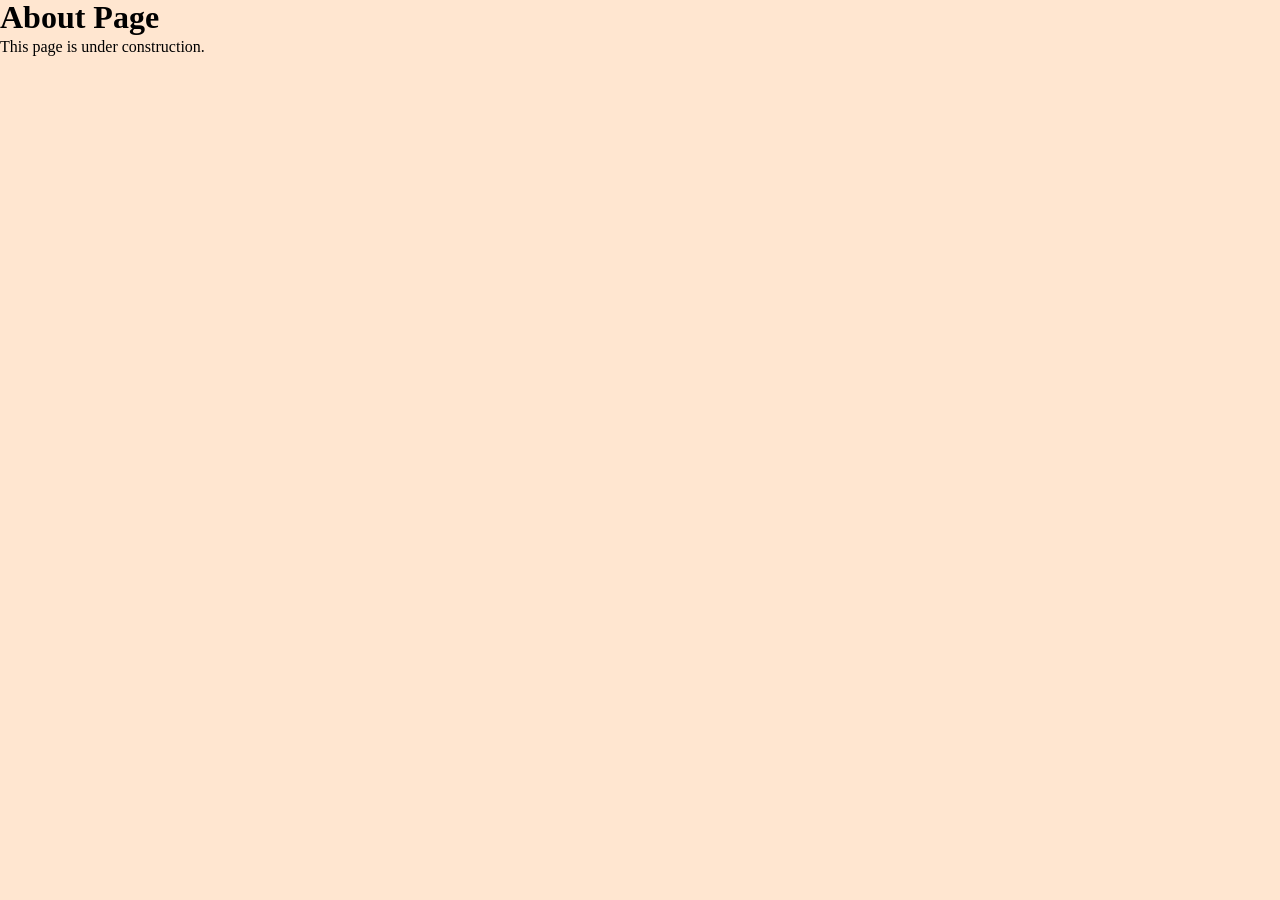
==== wila-co/about.html @ 75ce2215 "Add files via upload" ====
<!DOCTYPE html>
<html lang="en">

<head>
    <meta charset="UTF-8">
    <meta name="viewport" content="width=device-width, initial-scale=1.0">
    <link rel="preconnect" href="https://fonts.googleapis.com">
    <link rel="preconnect" href="https://fonts.gstatic.com" crossorigin>
    <link
        href="https://fonts.googleapis.com/css2?family=Arsenal:ital,wght@0,400;0,700;1,400;1,700&family=Geist+Mono:wght@100..900&family=Istok+Web:ital,wght@0,400;0,700;1,400;1,700&family=Ovo&display=swap"
        rel="stylesheet">
    <!--OPTIMA FONT-->
    <link href="https://fonts.cdnfonts.com/css/optima" rel="stylesheet">
    <style>
        @import url('https://fonts.cdnfonts.com/css/optima');
    </style>
    <!--CSS LINKS-->
    <link rel="stylesheet" href="common.css">
    <link rel="stylesheet" href="reset.css">

    <title>Wila + Co</title>
</head>

<body>

    <h1>About Page</h1>
    <p>This page is under construction.</p>
  
  </body>
  </html>
---- wila-co/common.css ----
/*FONTS*/
.istok-web-regular {
  font-family: "Istok Web", sans-serif;
  font-weight: 400;
  font-style: normal;
}

.istok-web-bold {
  font-family: "Istok Web", sans-serif;
  font-weight: 700;
  font-style: normal;
}

.istok-web-regular-italic {
  font-family: "Istok Web", sans-serif;
  font-weight: 400;
  font-style: italic;
}

.istok-web-bold-italic {
  font-family: "Istok Web", sans-serif;
  font-weight: 700;
  font-style: italic;
}

.geist-mono {
  font-family: "Geist Mono", monospace;
}

.ovo-regular {
  font-family: "Ovo", serif;
  font-weight: 400;
  font-style: normal;
}

.class {
  font-family: Optima, Segoe, Segoe UI, Candara, Calibri, Arial, sans-serif;
}

.arsenal-regular {
  font-family: "Arsenal", sans-serif;
  font-weight: 400;
  font-style: normal;
}

.arsenal-bold {
  font-family: "Arsenal", sans-serif;
  font-weight: 700;
  font-style: normal;
}

.arsenal-regular-italic {
  font-family: "Arsenal", sans-serif;
  font-weight: 400;
  font-style: italic;
}

.arsenal-bold-italic {
  font-family: "Arsenal", sans-serif;
  font-weight: 700;
  font-style: italic;
}

/* {
  outline: 1px solid rgba(255,0,0,0.3);
}

/* BODY -----------------------------------------*/
body {
  background: #FFE6D0;
  min-height: 100vh;
}

/* HEADER -----------------------------------------*/

header {
  background-color: #99632E;
}

.wrapper {
  background-color: #99632E;
  font-family: "Istok Web", sans-serif;
  font-size: 1.1em;
  color: #FFE6D0;
  top: 0;
  margin: auto;
  position: sticky;
  width: 100%;
  display: flex;
  align-items: center;
  z-index: 1;
  height: 7.5em;
}

/* NAV LAYOUT */
.nav {
  display: flex;
  align-items: center;
  width: 100%;
  padding-right: 40px;
}

.nav-menu {
  display: flex;
  align-items: center;
  width: 100%;
  justify-content: space-between;
}

.nav-mobile {
  display: none;
}

nav ul {
  list-style: none;
  display: flex;
  width: 100%;
  justify-content: space-between;
  align-items: center;
  text-align: center;
}

nav a {
  height: 100%;
  padding: 0 3em;
  gap: 2em;
  text-decoration: none;
  color: #FFF9F3;
  font-weight: 400;
}

.nav li a {
  white-space: nowrap;
  padding: 0 2em;
}

/* Logo */
.nav-logo img {
  height: 40%;
  width: auto;
  max-height: 92px;
  min-width: 100px;
}

.mobile-logo,
.mobile-shop {
  display: none;
}

/* HAMBURGER */
.hamburger {
  display: none;
  cursor: pointer;
  right: 2rem;
  top: 2.5rem;
}

.bar {
  display: block;
  width: 25px;
  height: 3px;
  margin: 5px auto;
  transition: all 0.3s ease-in-out;
  background-color: #FFE6D0;
}

/* HERO -----------------------------------------*/
.hero {
  display: flex;
  flex-direction: row;
  justify-content: center;
  align-items: center;
  /* vertical centering */
  min-height: 100vh;
  /* fills screen */

  padding: 0 clamp(1.5rem, 6vw, 6.875rem);
  padding-left: 0;
  overflow: hidden;
}

.hero-left {
  flex: 1;
  position: relative;
  z-index: 2;
  /* text above image */
  display: flex;
  flex-direction: column;
  align-items: center;
  padding-left: clamp(2rem, 5vw, 6rem);
}

.hero-left h1 {
  font-family: 'Optima', sans-serif;
  font-weight: 400;
  font-style: normal;
  font-size: clamp(5rem, 8vw, 15rem);
  /* bigger scaling */
  line-height: 1.1;
  text-align: left;
  color: #D77E26;

  position: relative;
  z-index: 3;
  margin: 0;
  transform: translateX(10%);
  /* move over the image */
}

.hero-button {
  background-color: #FFB85B;
  color: #5D3003;
  padding: .5em 1em;
  font-size: 0.923rem;
  cursor: pointer;
  margin-top: 2em;
  font-family: "Geist Mono", sans-serif;
  max-width: 282px;
  text-decoration: none;
  border-radius: 3em;
  text-align: center;
}

.hero-button:hover {
  background-color: #FFD39A;
}


.hero-right {
  display: flex;
  flex-direction: column;
}

.hero-right img {
  width: clamp(800px, 90vw, 1000px);
  min-width: 400px;
  height: auto;
  max-height: 1100px;
  aspect-ratio: 780 / 960;
  object-fit: cover;
  width: 60vw;
  border-top-left-radius: 9rem;
}


/* CANDLE BENEFITS -----------------------------------------*/
.benefits {
  display: flex;
  align-items: center;
  flex-direction: column;
  padding-bottom: 7em;
}

/* HORIZONTAL RULE -----------------------------------------*/
.line {
  height: .5px;
  background-color: #99632E;
  width: 50%;
  margin: 2em 9em;
  margin-top: 5em;
}

.our-candles {
  font-family: 'Optima', sans-serif;
  font-weight: 400;
  font-style: normal;
  font-size: clamp(2rem, 5vw, 3em);
  color: #D77E26;
}

.benefits-grid {
  display: flex;
  flex-direction: row;
}

.benefits-item {
  display: flex;
  flex-direction: column;
  align-items: center;
  padding: 2em;
  text-align: center;
}

.benefits-item img {
  border-top-right-radius: 4rem;
  border-bottom-left-radius: 4rem;
}

.benefits-item p {
  font-family: "Geist Mono", monospace;
  font-size: 1.5em;
  font-weight: 100;
  color: #5D3003;
  padding-top: 2em;
  white-space: nowrap;
}

/*CIRCLE BACKGROUND*/
.intro-wrapper {
  position: relative;
}

.circle {
  display: flex;
  justify-content: center;
  text-align: center;
  margin-top: -6%;
}

.circle img {
  width: 60%;
  max-width: 17vw;
  height: auto;
}

/* INTRO TO COMPANY -----------------------------------------*/
.intro {
  background-color: #99632E;
  padding-top: 2em;
  padding-bottom: 10em;
}

.intro-top {
  flex-direction: row;
  align-items: center;
  padding: 4em clamp(1.5rem, 6vw, 6.875rem);
}

.group {
  display: flex;
  flex-direction: row;
  align-items: center;
  gap: .5em;
}

.intro-top h2 {
  font-family: "Ovo", serif;
  font-weight: 400;
  font-style: normal;
  font-size: clamp(5rem, 5vw, 7rem);
  color: #FFF9F3;

  display: flex;
  flex-direction: column;
  gap: 0;
}

.intro-top h2 span.line1 {
  display: flex;
  align-items: center;
  gap: 1rem;
  white-space: nowrap;
}

.hr-2 {
  flex-grow: 1;
  height: 0.5px;
  background-color: #FFF9F3;
  margin: 0;
}

.intro-top h2 span.line2 {
  align-self: flex-end;
}

.intro-bottom {
  display: flex;
  flex-direction: row;
  align-items: center;
  justify-content: center;

  gap: 2em;
  max-width: 1000px;
  width: 100%;
  margin: 0 auto;
  padding: 0 2rem;
}

.intro-bottom img {
  height: auto;
  min-height: 332px;
  min-width: 272px;
  width: 50%;
  object-fit: cover;
  border-top-right-radius: 9rem;
}

.intro-bottom p {
  font-family: "Ovo", serif;
  font-size: 1.5em;
  font-weight: 100;
  color: #FFF9F3;
  text-align: left
}

.about-button {
  background-color: #FFB85B;
  color: #5D3003;
  border: none;
  padding: .5em 1em;
  font-size: 0.923rem;
  cursor: pointer;
  margin-top: 2em;
  font-family: "Geist Mono", sans-serif;
  max-width: 282px;
  text-decoration: none;
  border-radius: 3em;
  text-align: center;
}

.about-button:hover {
  background-color: #FFD39A;
}

.about-button-wrapper {
  display: flex;
  justify-content: center;
}

.center-logo {
  display: flex;
  justify-content: center;
  text-align: center;
  margin-top: -6%;
}

.center-logo img {
  width: 60%;
  max-width: 17vw;
  height: auto;
  z-index: 3;
}

/* COLLECTION -----------------------------------------*/
.collection {
  display: flex;
  flex-direction: column;
  align-items: center;
  padding: 4em clamp(1.5rem, 6vw, 6.875rem);
}

.headline {
  font-family: "Ovo", serif;
  font-size: clamp(2rem, 4vw, 3rem);
}

.collection-grid {
  display: flex;
  flex-direction: row;
  gap: 2em;
  padding-top: 4em;
  text-align: center;
  padding-left: 2em;
  padding-right: 2em;
}

.collection-card {
  max-width: 518px;
  position: relative;
  display: block;
}

.collection-card img {
  width: 100%;
  height: auto;
  border-top-right-radius: 5em;
  display: block;
}

.span {
  position: relative;
}

.collection-title {
  font-family: "Geist Mono", monospace;
  font-size: 2em;
  font-weight: 300;
  color: #FFD39A;
  text-decoration: none;

  position: absolute;
  bottom: 5em;
  left: 2em;
  z-index: 2;
  padding: 0.2em 0.5em;
}

.collection-card {
  position: relative;
}

.collection-card:hover {
  transform: translateY(-6px);
  transform: scale(1.05);
  transition: transform 0.3s ease;
}

.collection-title {
  position: absolute;
  bottom: 5%;
  /* 5% of card height */
  left: 5%;
  /* 5% of card width */
  font-size: clamp(1em, 2vw, 1.5em);
  /* responsive font */
}

/* NEW SCENTS -----------------------------------------*/
.new-scents {
  display: flex;
  flex-direction: column;
  align-items: center;
  padding: 4em clamp(1.5rem, 6vw, 6.875rem);
}

.scents-layout {
  display: flex;
  flex-direction: row;
  gap: 7em;

  display: flex;
  justify-content: space-between;
  align-items: center;
  padding-top: 2em;
}

.scents-column {
  display: flex;
  flex-direction: column;
  align-items: center;
  gap: 1em;
  font-family: "Geist Mono", monospace;
  color: #AD5804;
  font-size: clamp(1.2rem, 2.5vw, 1.75rem);
}

.scent-card {
  position: relative;
  display: block;
  /* not inline-block — lets flex work normally */
  width: auto;
  /* shrink to image width */
  max-width: 300px;
  /* control max card width */
}

.scent-card img {
  width: 100%;
  /* fills the card */
  height: auto;
  display: block;
  border-radius: 20% 0 0 0;
  /* top corners rounded */
}

.scent-card p {
  position: static;
  /* normal flow on desktop */
  color: #AD5804;
  /* desktop text color */
  font-family: "Geist Mono", monospace;
  text-align: center;
  margin: 0;
  font-size: clamp(1.2rem, 2.5vw, 1.75rem);
}

.scents-button-wrapper {
  text-align: center;
}

.scents-button {
  display: inline-block;
  background-color: #FFB85B;
  color: #5D3003;
  padding: .5em 1.5em;
  font-size: 0.923rem;
  font-family: "Geist Mono", sans-serif;
  text-decoration: none;
  border-radius: 3em;
  white-space: nowrap;
}

.scents-button:hover {
  background-color: #FFD39A;
}

/* BEST SELLERS -----------------------------------------*/
.best-sellers {
  display: flex;
  flex-direction: column;
  align-items: center;
  padding: 4em clamp(1.5rem, 6vw, 6.875rem);
}

.best-sellers-layout {
  display: flex;
  flex-direction: row;
  gap: 2em;
}

.best-sellers-grid {
  padding-top: 2em;
  gap: 2em;
}

.product-text {
  font-family: "Istok Web", sans-serif;
  font-size: 1.1em;
}

/* Wrapper (recommended for clean zoom edges) */
.product-image-wrapper {
  overflow: hidden;
  border-top-left-radius: 5em;
  border-bottom-right-radius: 5em;
  position: relative;
}

/* Image */
.product-image-wrapper img {
  display: block;
  width: 100%;
  height: auto;
  transition: transform 0.6s cubic-bezier(0.22, 1, 0.36, 1),
              filter 0.6s cubic-bezier(0.22, 1, 0.36, 1);
}

/* Hover */
.product-image-wrapper:hover img {
  transform: scale(1.04);
  filter: brightness(1.05);
}

.product-button {
  position: absolute;
  bottom: 1em;
  left: 1em;
  z-index: 5;
  background-color: #FFB85B;
  color: #5D3003;
  border: none;
  padding: 0.5em 1em;
  font-size: 0.923rem;
  cursor: pointer;
  font-family: "Geist Mono", sans-serif;
  max-width: 200px;
  width: auto;
  /* adapt to text size */
  text-decoration: none;
  border-radius: 3em;
  text-align: center;
  white-space: nowrap;
  transition: transform 0.2s ease, box-shadow 0.2s ease;
}

/* Optional hover effect */
.product-button:hover {
  transform: scale(1.05);
  box-shadow: 0 4px 12px rgba(0, 0, 0, 0.2);
}

/* CALL TO ACTION -----------------------------------------*/
.call-to-action {
  display: flex;
  flex-direction: column;
  justify-content: space-between;
  align-items: center;
  padding: 4em clamp(1.5rem, 6vw, 6.875rem);
}

.call-to-action h3 {
  font-family: 'Optima', sans-serif;
  font-weight: 400;
  font-style: normal;
  font-size: clamp(5rem, 8vw, 15rem);
  /* bigger scaling */
  line-height: 1.1;
  text-align: left;
  color: #D77E26;
}

.cta-1 {
  white-space: nowrap;
}

.cta-button-wrapper {
  display: flex;
  flex-direction: row;
  align-items: center;
  gap: .5em;
}

.cta-button {
  background-color: #FFB85B;
  color: #5D3003;
  border: none;
  padding: .5em 1em;
  font-size: 0.923rem;
  cursor: pointer;
  font-family: "Geist Mono", sans-serif;
  max-width: 282px;
  text-decoration: none;
  border-radius: 3em;
  text-align: center;
  white-space: nowrap;
}

.cta-button:hover {
  background-color: #FFD39A;
}

.hr-3 {
  width: 100%;
  height: 0.5px;
  background-color: #D77E26;
  margin: 0;
}

.cta-image-line-wrapper {
  display: flex;
  flex-direction: row;
  align-items: flex-end;
  gap: 2em;
  min-height: 300px;
  width: 100%;
}

.line.hr-3 {
  width: 100%;
}

.image {
  display: flex;
  align-items: flex-end;
  align-self: self-end;
}

.image img {
  width: 100%;
  height: auto;
  max-height: 500px;
  object-fit: cover;
  border-top-left-radius: 6rem;
}

/*GLOBAL BUTTONS -----------------------------------------*/
.hero-button,
.about-button,
.scents-button,
.product-button,
.cta-button {
  display: inline-block;
  background-color: #FFB85B;
  color: #5D3003;
  padding: 0.9em 2em;
  /* ← bigger */
  font-size: 1.05rem;
  /* ← larger text */
  font-family: "Geist Mono", sans-serif;
  text-decoration: none;
  border-radius: 3em;
  text-align: center;
  white-space: nowrap;
  cursor: pointer;
  border: none;
  transition: all 0.2s ease;
}

.hero-button:hover,
.about-button:hover,
.scents-button:hover,
.product-button:hover,
.cta-button:hover {
  background-color: #FFD39A;
  transform: scale(1.05);
}

/* FOOTER -----------------------------------------*/
footer {
  padding: 4rem 2rem;
  background-color: #99632E;
  font-family: "Istok Web", sans-serif;
  font-size: clamp(1rem, 1.2vw, 1.1rem);
  color: #FFE6D0;
}

/* Container inside footer to manage layout */
footer .footer-container {
  display: flex;
  justify-content: space-between;
  align-items: flex-start;
  flex-wrap: wrap;
  max-width: 1200px;
  margin: 0 auto;
  gap: 2rem;
}

.top-footer {
  display: flex;
  flex-direction: row;
  gap: 3em;
  justify-content: flex-start;
}

.footer-menu {
  list-style: none;
  display: flex;
  flex-direction: column;
  gap: 0.5rem;
  list-style: none;
}

.footer-menu a {
  color: #FFE6D0;
  text-decoration: none;
  font-family: "Istok Web", sans-serif;
  font-weight: 400;
}

.footer-menu a:hover {
  color: #FFB85B;
  /* optional hover color */
}

.email {
  display: flex;
  flex-direction: column;
  gap: 1rem;
  max-width: 400px;
  flex: 1;
}

.join {
  font-family: "Ovo", serif;
  font-weight: 400;
  font-style: normal;
  font-size: clamp(1.2rem, 6vw, 2.5rem);
  white-space: nowrap;
}

.email-top,
.email-bottom {
  font-family: "Istok Web", sans-serif;
  color: #FFE6D0;
  font-weight: 400;
}

.email-form {
  display: flex;
  width: 100%;
  justify-content: space-between;
  overflow: hidden;
  box-shadow: 0 2px 6px rgba(0, 0, 0, 0.2);
  background-color: #FFF9F3;
}

.join-label {
  background-color: #FFB85B;
  color: #5D3003;
  font-family: "Geist Mono", monospace;
  font-weight: bold;
  font-size: clamp(0.75rem, 1vw, 0.85rem);
  padding: 0.6rem 1rem;
  display: flex;
  align-items: center;
  justify-content: center;
  text-transform: uppercase;
}

.email-form input[type="email"] {
  flex: 1;
  /* grow to fill remaining space */
  padding: 0.6rem 1rem;
  border: none;
  outline: none;
  font-family: "Istok Web", sans-serif;
  font-size: clamp(0.75rem, 1vw, 0.85rem);
}

.email-form input[type="email"]:focus {
  box-shadow: inset 0 0 0 2px #FFB85B;
}

.line.hr-4 {
  width: 100%;
  height: 0.5px;
  background-color: #FFF9F3;
  margin: 2rem 0;
}

.bottom-footer {
  display: flex;
  padding-left: 2rem;
  padding-right: 2rem;
  justify-content: space-between;
  /* logo left, visit right */
  align-items: center;
  /* vertically align them */
  max-width: 1200px;
  /* match your footer container */
  margin: 0 auto;
  /* center the whole section */
  padding-top: 3rem;
  width: 100%;
  gap: 2em;
}

.footer-logo {
  max-width: 180px;
  /* control logo size */
  height: auto;
  display: block;
}

/* RESPONSIVE -----------------------------------------*/
@media (min-width: 1280px) {
  .wrapper {
    max-width: 1400px;
    margin: 0 auto;
  }

  .nav li a {
    padding: 0 1.5em;
  }

  .hero-button,
  .about-button,
  .scents-button,
  .product-button,
  .cta-button {
    padding: clamp(0.8em, 1.2vw, 1.4em) clamp(1em, 2vw, 2.5em);

    font-size: clamp(0.85rem, 1.2vw, 1.1rem);
  }
}

@media (max-width: 1024px) {

  .hero {
    display: flex;
    justify-content: center;
    align-items: center;
    min-height: 100vh;
    overflow: hidden;
    position: relative;
    min-height: 100vh;
  }

  .hero-right {
    position: absolute;
    inset: 0;
    /* shorthand for top:0; right:0; bottom:0; left:0 */
    z-index: 1;
  }

  .hero-right img {
    width: 100%;
    height: 100%;
    object-fit: cover;
    border-radius: 0;
    /* remove corner if full background */
  }

  .hero-left {
    position: relative;
    z-index: 2;
    /* above image */
    text-align: center;
    padding: 0 2rem;
  }

  .hero-left h1 {
    font-family: 'Optima', sans-serif;
    font-weight: 400;
    font-size: clamp(3rem, 13vw, 13rem);
    line-height: 1.1;
    color: #D77E26;
    margin: 0;
  }

  .hero-button {
    background-color: #FFB85B;
    color: #5D3003;
    padding: .5em 1em;
    font-size: 0.923rem;
    cursor: pointer;
    margin-top: 2em;
    font-family: "Geist Mono", sans-serif;
    max-width: 282px;
    text-decoration: none;
    border-radius: 3em;
    text-align: center;
  }

  .line {
    width: 100%;
  }

  .intro-top {
    flex-direction: row;
    align-items: center;
    padding: 4em clamp(1.5rem, 6vw, 6.875rem);
  }

  .group {
    display: flex;
    align-items: center;
  }

  .intro-top h2 {
    font-family: "Ovo", serif;
    font-weight: 400;
    font-style: normal;
    font-size: clamp(4rem, 3vw, 6rem);
    color: #FFF9F3;

    display: flex;
  }

  .intro-top h2 span.line1 {
    display: flex;
    align-items: center;
    gap: 1rem;
    white-space: nowrap;
  }

  .hr-2 {
    flex-grow: 0;
    height: 0px;
    background-color: #FFF9F3;
    margin: 0;
  }

  .intro-top h2 span.line2 {
    align-self: flex-start;
  }

  .intro-bottom p {
    font-size: 1.2em;
  }

  @media only screen and (max-width: 950px) {

    .nav {
      display: flex;
      align-items: center;
      padding: 0 1.5rem;
      position: relative;

      justify-content: space-between;
    }

    /* Mobile & Logo */
    .mobile-logo {
      display: flex;
      justify-content: center;
    }

    .mobile-logo img {
      width: 130px;
      display: block;
    }

    .hamburger-wrapper {
      display: flex;
      align-items: center;
      gap: 3rem;
    }

    .mobile-shop {
      display: block;
      color: #FFF9F3;
      text-decoration: none;
      font-weight: 500;

      background-color: #FFE6D0;
      color: #99632E;
      padding: 0.4rem 1rem;
      border-radius: 20px;
    }

    .desktop-only {
      display: none;
    }

    /* Hamburger------------------------------------------------------------ */
    .hamburger {
      display: block;
    }

    .nav-menu {
      position: fixed;
      top: 0;
      left: -100%;
      width: 50%;
      height: 100%;
      background-color: #99632E;
      font-family: "Istok Web", sans-serif;
      font-size: 1.1em;
      color: #FFE6D0;
      display: flex;
      flex-direction: column;
      justify-content: center;
      align-items: center;
      z-index: 9999;
      transition: left 0.3s ease;
      list-style: none;
    }



    .nav-menu li {
      margin: 1.5rem 0;
      /* spacing between links */
    }

    .nav-menu a {
      color: #FFE6D0;
      /* same link color */
      text-decoration: none;
      font-weight: 400;
      padding: 1rem 2rem;
      /* clickable area */
      font-size: 1.2em;
      /* slightly bigger for mobile */
    }

    .nav-menu.active {
      left: 0;
      right: 0;
      /* slide in */
      display: block;
    }

    .nav-menu .close-btn {
      position: absolute;
      top: 1.5rem;
      right: 2rem;
      font-size: 2.5rem;
      cursor: pointer;
      color: #FFE6D0;
      font-weight: bold;
    }

    .nav-menu .close-btn:hover {
      color: #FFB85B;
      /* optional hover color */
    }

    .headline {
      font-size: clamp(2rem, 5vw, 3rem);
    }

    .intro-bottom {
      display: flex;
      flex-direction: column;
    }

    .intro-top h2 span.line2 {
      white-space: nowrap;
    }

    .intro-bottom img {
      width: 35%;
      max-height: 300px;
      max-width: none;
    }
    /* COLLECTION ------------------------*/
    .collection-grid {
      flex-direction: column;
      gap: 3em;
      align-items: center;
    }

    .collection-card {
      width: 90%;
      max-width: 100%;
    }

    .collection-title {
      bottom: 8%;
      left: 6%;
    }

    .collection-title {
      font-family: "Geist Mono", monospace;
      font-weight: 300;
      color: #FFD39A;
      text-decoration: none;

      position: absolute;
      bottom: 5%;
      left: 5%;
      z-index: 2;

      font-size: clamp(1em, 3vw, 2em);
    }

    .collection {
      padding: 0;
      padding-top: 4em;
    }

    .line-under {
      width: 100%;
      height: .5px;
      background-color: #99632E;
      margin: 0;
    }

    /* NEW SCENTS */
    .new-scents {
      padding: 0;
      padding-top: 4em;
    }

    .scents-layout {
      flex-direction: column;
      align-items: center;
      gap: 4em;
      width: 100%;
    }

    .scents-column {
      width: 100%;
      gap: 2em;
      align-items: stretch;
      padding-left: 3em;
      padding-right: 3em;
    }

    .scents-column p {
      position: absolute;
      bottom: 1.5em;
      left: 1.5em;
      color: #FFF9F3;
      font-size: clamp(1.2rem, 4vw, 1.8rem);
      z-index: 2;
    }

    .scent-card {
      position: relative;
      width: 100%;
      height: 220px;
      /* ↓ shorter height */
      overflow: hidden;
      /* trims overflow cleanly */
      border-radius: 2.5em 2.5em 0 0;
      /* rounded top only */
      max-width: 800px;
      margin: 0 auto;
      /* centers card */
    }

    .scent-card img {
      width: 100%;
      height: 100%;
      object-fit: cover;
      display: block;
    }

    .scent-card::after {
      content: "";
      position: absolute;
      inset: 0;
      background: rgba(0, 0, 0, 0.35);
    }

    .scent-card p {
      position: absolute;
      bottom: 1.2em;
      left: 1.2em;
      color: #FFF9F3;
      font-size: clamp(1.1rem, 4vw, 1.6rem);
      z-index: 2;
      margin: 0;
    }

    .best-sellers {
      padding: 0;
      padding-top: 4em;
    }

    .best-sellers-layout {
      flex-direction: column;
      align-items: center;
      gap: 0;
    }

    .best-sellers-grid {
      padding-left: 2em;
      padding-right: 2em;
    }

    .product-image-wrapper {
      width: 100%;
      max-width: 900px;
      position: relative;
      display: inline-block;
    }

    .product-button {
      position: absolute;
      bottom: 1em;
      left: 50%;
      transform: translateX(-50%);
    }

    .product-text {
      font-size: 1rem;
      text-align: center;
    }

    footer .footer-container {
      flex-direction: column;
      align-items: center;
      text-align: center;
      gap: 2.5rem;
    }

    .cta-image-line-wrapper .line {
      display: none;
    }

    .line.hr-3 {
      display: none;
    }

    .cta-image-line-wrapper {
      gap: 0;
    }

    .image {
      width: 100%;
      padding-top: 2em;
    }

    .image img {
      width: 100%;
      max-height: none;
      border-top-left-radius: 15rem;
    }

    .email {
      max-width: 100%;
      /* let it fill the screen with padding */
      padding: 0 1.5rem;
      /* small horizontal padding */
    }

    .join {
      font-size: clamp(2rem, 4vw, 3.5rem);
      /* scale down on smaller screens */
    }

    .email-form {
      gap: 0.5rem;
      /* space between JOIN and input */
    }

    .join-label {
      width: 30%;
      /* full width */
      padding: 0.5rem 0;
      /* slightly smaller padding */
      font-size: 0.8rem;
      text-align: center;
    }

    .email-form input[type="email"] {
      width: 100%;
      /* full width input */
      padding: 0.5rem 1rem;
      /* smaller padding for narrow screens */
      font-size: 0.85rem;
    }

  }

  @media (max-width: 710px) {
    .benefits-grid {
      display: flex;
      flex-direction: column;
    }

    .call-to-action h3 {
      font-size: clamp(2.5rem, 9vw, 10rem);
      line-height: 1.1;
      padding: 0 2rem;
    }

    .intro-top h2 span.line2 {
      font-size: clamp(2.5rem, 9vw, 10rem);
      margin-top: 0;
    }

    .intro-top h2 span.line1 {
      font-size: clamp(2.5rem, 9vw, 10rem);
    }

    .hero-button,
    .about-button,
    .scents-button,
    .product-button,
    .cta-button {
      padding: 1em 1.25em;
      font-size: 0.85rem;
      max-width: 400px;
    }

    .hero-button,
    .about-button,
    .scents-button,
    .cta-button {
      width: auto;
    }

    .footer-menu {
      align-items: center;
      justify-content: center;
      padding: 0;
      font-size: clamp(1rem, 1.5vw, 1.35rem);
    }

    .top-footer {
      display: flex;
      flex-direction: column;
    }

    .bottom-footer {
      display: flex;
      flex-direction: column;
    }

    .visit {
      align-items: center;
      justify-content: center;
      text-align: center;
    }

  }
}

@media (max-width: 400px) {

  .wrapper {
    height: 5.5em;
    /* smaller height for tiny screens */
    padding: 0 0.5rem;
    /* reduce side padding */
  }

  /* Nav: stack content if needed */
  .nav {
    padding-right: 0;
    justify-content: space-between;
  }

  /* Logo adjustments */
  .nav-logo img {
    max-height: 60px;
    /* shrink logo */
    min-width: 60px;
  }

  .mobile-logo {
    display: flex;
    justify-content: center;
  }

  .mobile-logo img {
    width: 100px;
    /* shrink for tiny screen */
    height: auto;
  }

  /* Hide desktop links, show hamburger & mobile-shop */
  .desktop-only {
    display: none !important;
  }

  .mobile-shop {
    display: block;
    background-color: #FFE6D0;
    color: #99632E;
    padding: 0.3em 0.8em;
    border-radius: 1.5em;
    font-size: 0.9rem;
    white-space: nowrap;
  }

  /* Hamburger adjustments */
  .hamburger {
    display: block;
    width: 30px;
    /* slightly larger touch target */
    height: auto;
    right: 0.5rem;
    top: 1.5rem;
  }

  .bar {
    width: 20px;
    /* shrink bars slightly */
    height: 2.5px;
    margin: 4px auto;
  }

  /* Nav menu slide-in for mobile */
  .nav-menu {
    width: 70%;
    /* cover more of tiny screens */
    left: -100%;
    /* hidden by default */
    padding: 1em 0;
  }

  .nav-menu li a {
    font-size: 1rem;
    /* smaller font */
    padding: 0.5em 1em;
    /* reduce padding */
    white-space: normal;
    /* allow wrapping if needed */
  }

  .nav-menu.active {
    left: 0;
  }

  .nav-menu .close-btn {
    top: 1rem;
    right: 1rem;
    font-size: 2rem;
  }

  .hero-button {
    padding: 0.5em 1em;
    font-size: 0.85rem;
    max-width: 100%;
    width: auto;
    margin-top: 1rem;
  }

  .intro-top h2 span.line2 {
    white-space: normal;
  }


  .collection-card {
    max-width: 95%;
  }


  .email-form {
    flex-direction: column;
    gap: 0.5rem;
  }

  .join-label {
    border-radius: 2rem;
    width: 100%;
  }

  .email {
    align-items: center;
    justify-content: center;
    text-align: center;
    border-radius: 0;
    padding: 0;
  }

  .join-label {
    border-radius: 0;
  }

  .email-form input[type="email"] {
    width: 100%;
  }

}
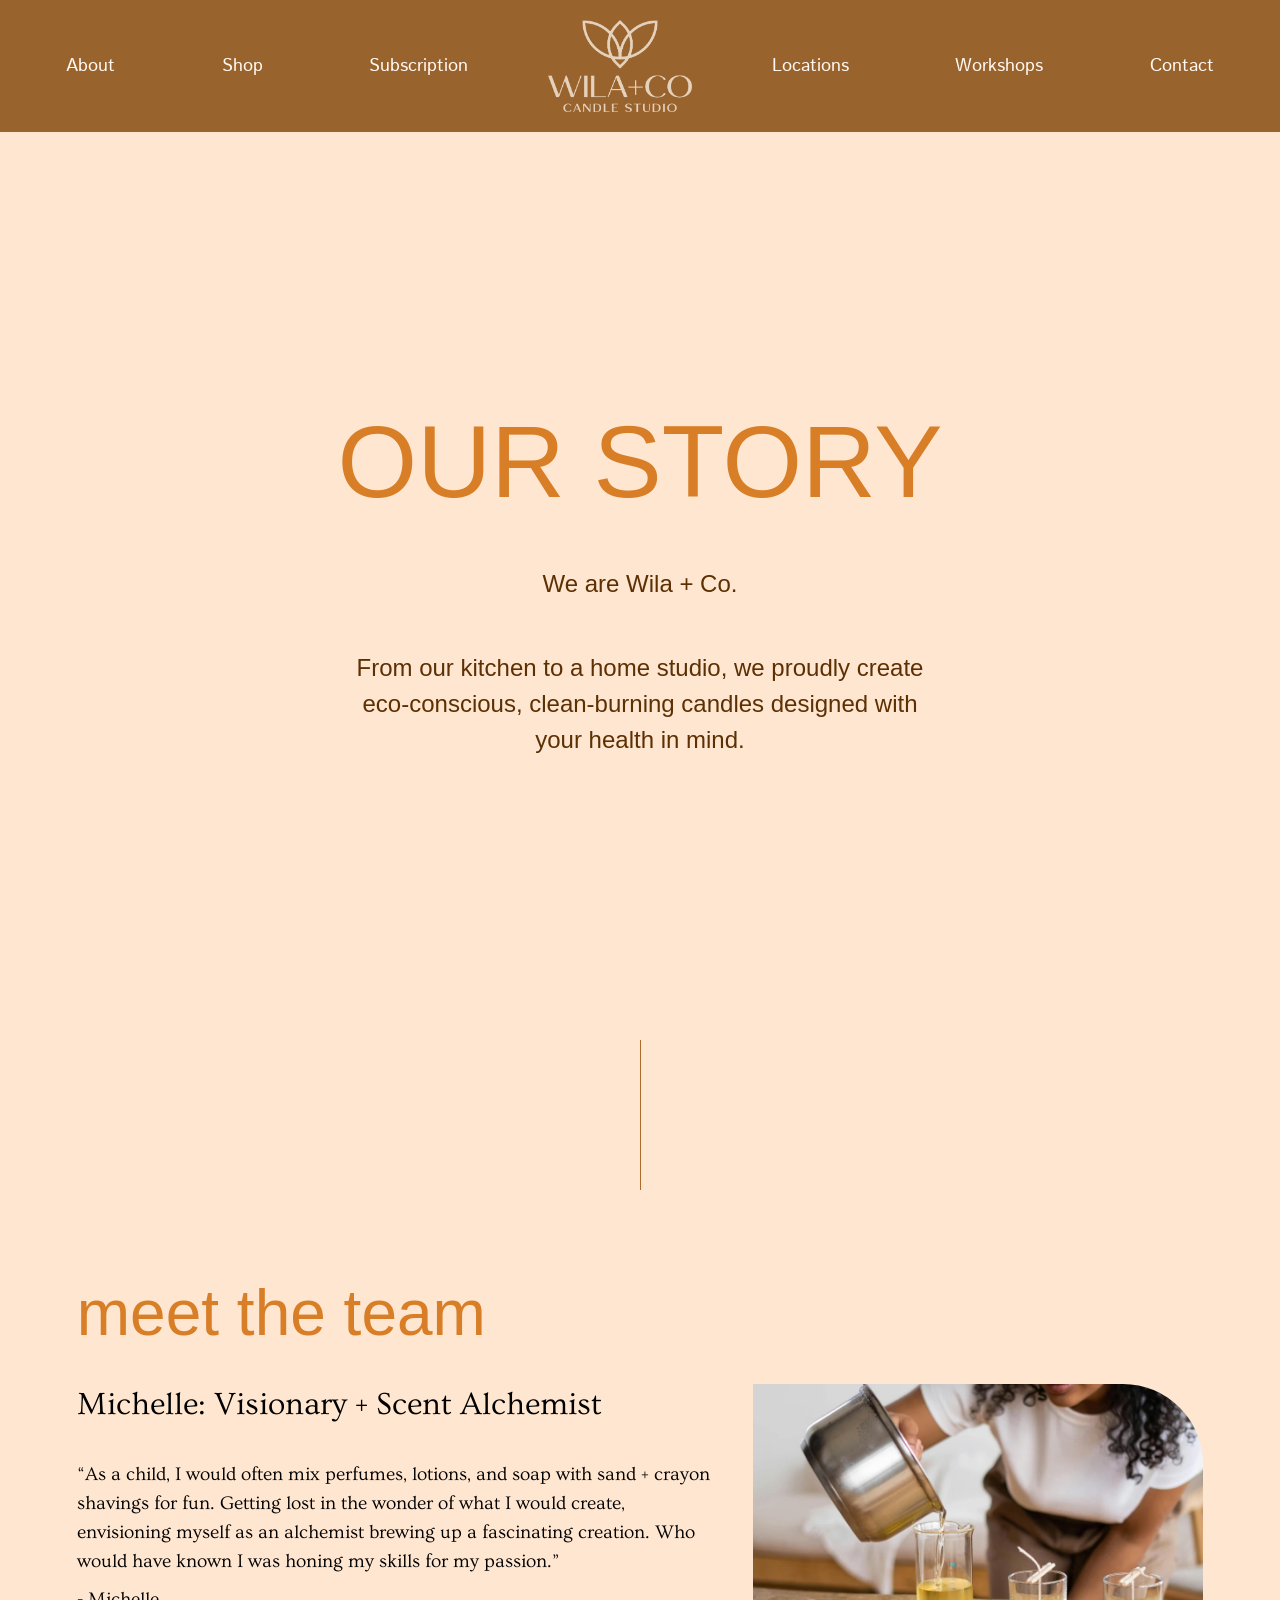
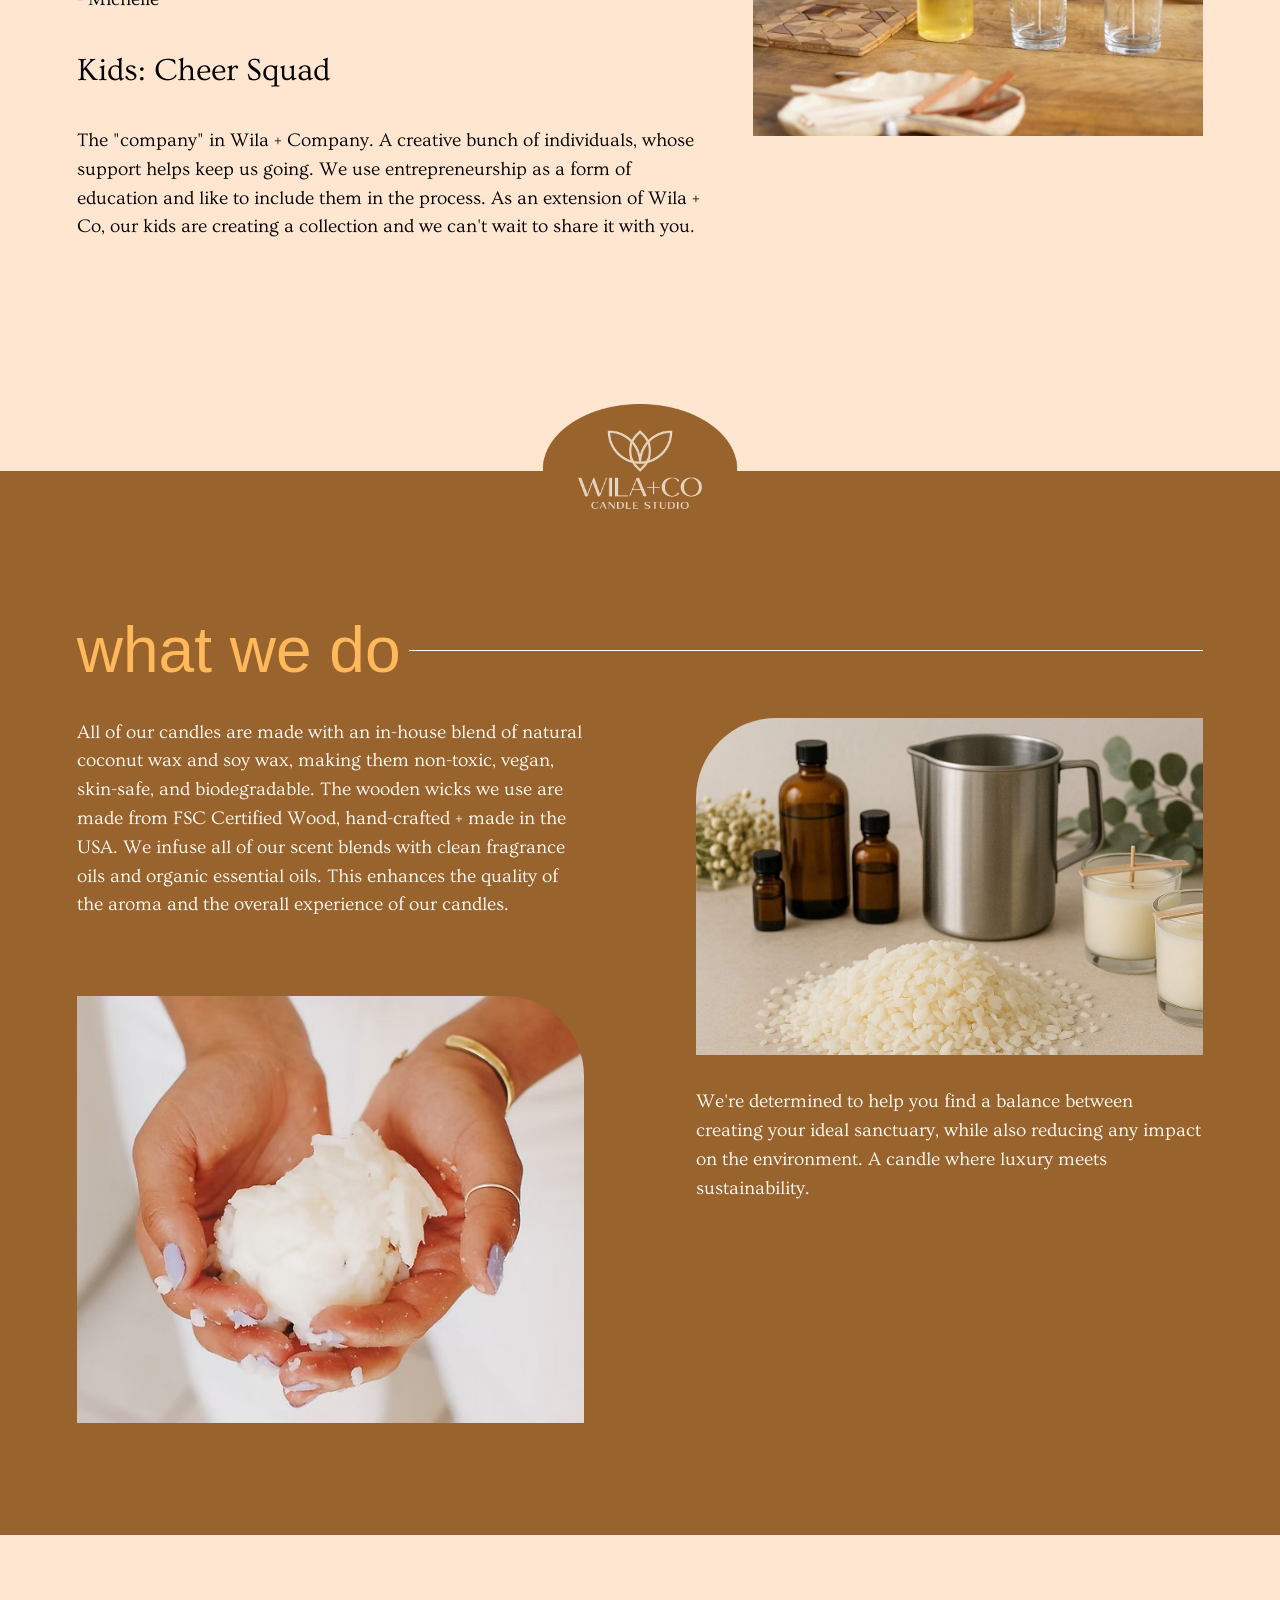
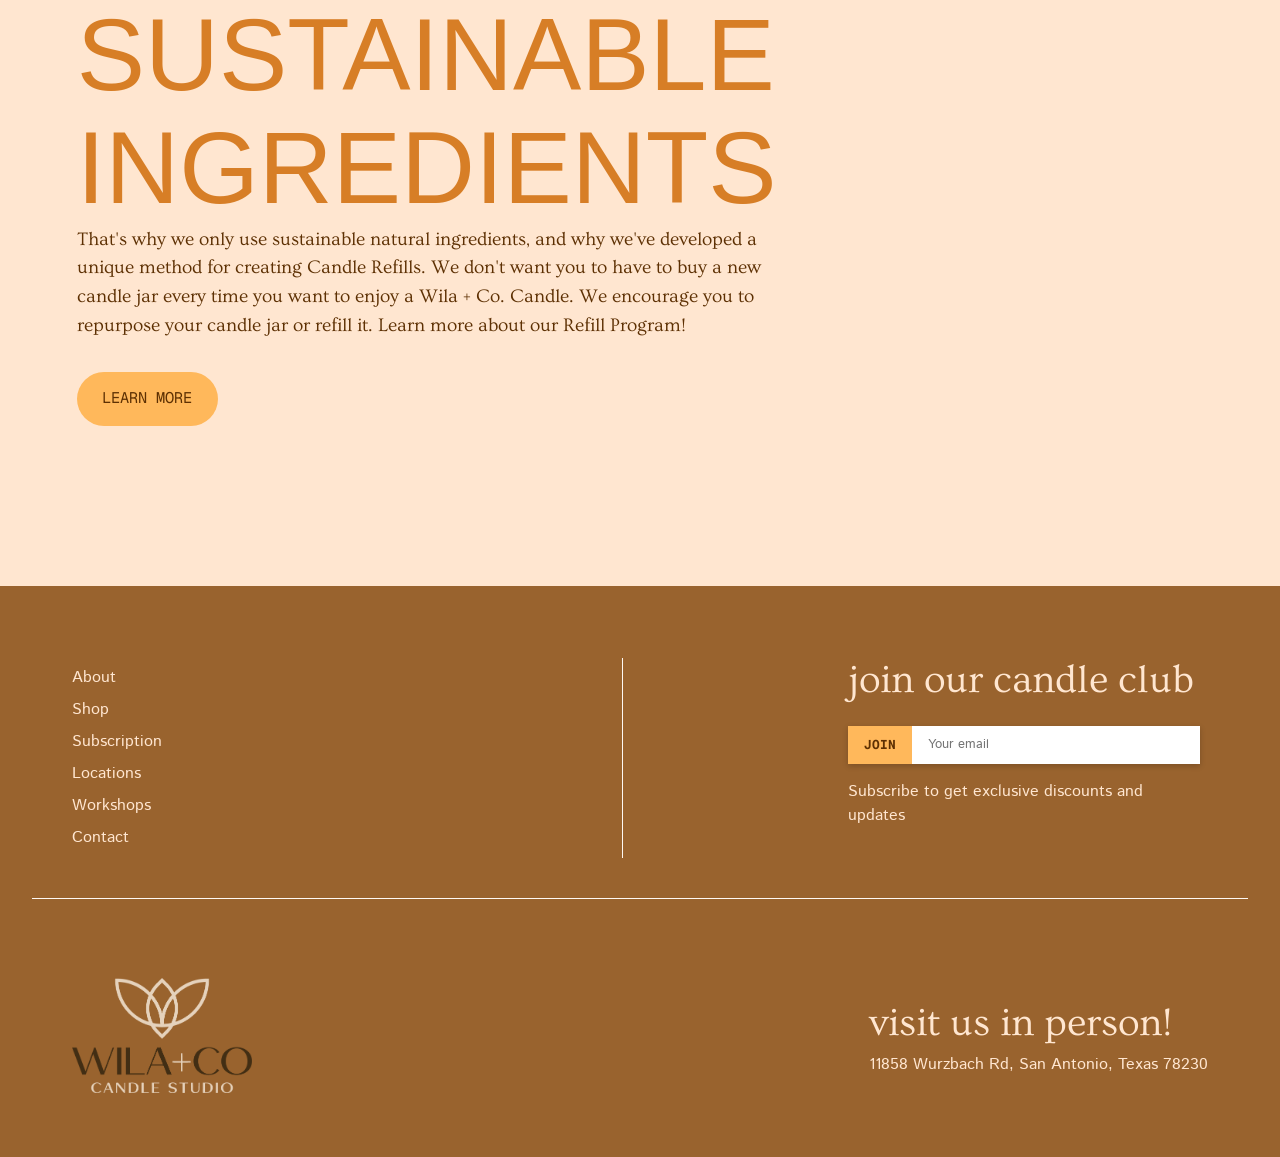
==== commit 8cc3c151: "Add files via upload" ====
--- a/wila-co/about.html
+++ b/wila-co/about.html
@@ -22,9 +22,188 @@
 </head>
 
 <body>
-
-    <h1>About Page</h1>
-    <p>This page is under construction.</p>
-  
-  </body>
-  </html>+    <!--Header-->
+    <header>
+        <div class="wrapper">
+            <nav class="nav">
+
+                <!-- Desktop + Mobile Menu -->
+                <ul class="nav-menu desktop">
+
+                    <li><a class="nav-link" href="about.html">About</a></li>
+                    <li class="desktop-only"><a class="nav-link" href="shop.html">Shop</a></li>
+                    <li><a class="nav-link" href="#sub">Subscription</a></li>
+
+                    <li class="nav-logo desktop-only">
+                        <a href="index.html">
+                            <img src="assets/logo/beigewilaco-logo.png" alt="WilaCo beige Logo">
+                        </a>
+                    </li>
+
+                    <li><a class="nav-link" href="location.html">Locations</a></li>
+                    <li><a class="nav-link" href="#workshop">Workshops</a></li>
+                    <li><a class="nav-link" href="#contact">Contact</a></li>
+
+                </ul>
+
+                <!-- Logo (left on mobile) -->
+                <div class="mobile-logo">
+                    <a href="#">
+                        <img src="assets/logo/beigewilaco-logo.png" alt="WilaCo beige Logo">
+                    </a>
+                </div>
+
+                <div class="hamburger-wrapper">
+                    <!-- Mobile Shop Button -->
+                    <a href="shop.html" class="mobile-shop">Shop</a>
+
+                    <!-- Hamburger -->
+                    <div class="hamburger">
+                        <span class="bar"></span>
+                        <span class="bar"></span>
+                        <span class="bar"></span>
+                    </div>
+                </div>
+            </nav>
+        </div>
+
+        <!-- Desktop + Mobile Menu -->
+        <ul class="nav-mobile">
+
+            <li><a class="nav-link" href="about.html">About</a></li>
+            <li class="desktop-only"><a class="nav-link" href="shop">Shop</a></li>
+            <li><a class="nav-link" href="#sub">Subscription</a></li>
+
+            <li class="nav-logo desktop-only">
+                <a href="#">
+                    <img src="assets/logo/beigewilaco-logo.png" alt="WilaCo beige Logo">
+                </a>
+            </li>
+
+            <li><a class="nav-link" href="#location">Locations</a></li>
+            <li><a class="nav-link" href="#workshop">Workshops</a></li>
+            <li><a class="nav-link" href="#contact">Contact</a></li>
+
+        </ul>
+
+    </header>
+    <!--About Hero-->
+    <section class="hero about">
+        <div class="hero-center">
+            <h1>OUR STORY</h1>
+        </div>
+        <div class="text about">
+            <p class="we-are">We are Wila + Co.</p>
+            <p> From our kitchen to a home studio, we proudly create eco-conscious, clean-burning candles designed with
+                your health in mind. </p>
+        </div>
+    </section>
+
+    <hr class="vertical">
+
+    <!--Meet the team-->
+    <section class="team">
+        <div class="team-row">
+
+            <div class="team-text">
+                <h2>meet the team</h2>
+                <p class="subhead">Michelle: Visionary + Scent Alchemist</p>
+                <p>“As a child, I would often mix perfumes, lotions, and soap with sand + crayon shavings for fun.
+                    Getting lost in the wonder of what I would create, envisioning myself as an alchemist brewing up a
+                    fascinating creation. Who would have known I was honing my skills for my passion.”  <span class="quote-author">- Michelle</span>
+                </p>
+                <p class="subhead">Kids: Cheer Squad</p>
+                <p>The "company" in Wila + Company.
+                    A creative bunch of individuals, whose support helps keep us going. We use entrepreneurship as a
+                    form of education and like to include them in the process. As an extension of Wila + Co, our kids
+                    are creating a collection and we can't wait to share it with you.</p>
+    </div>
+    <img src="assets/about/candle-making.jpg" alt="pouring candle wax" class="team-image">
+        </div>
+
+</section>
+
+<div class="center-logo about">
+    <img src="assets/logo/beige-logo-oval.png" alt="WilaCo beige Logo">
+</div>
+
+    <!--What we do-->
+    <section class="what-we-do">
+        <div class="group">
+        <h2>what we do</h2>
+        <div class="line hr-2"></div>
+        </div>
+
+        <div class="column">
+            <div class="column-1">
+        <p class="word">All of our candles are made with an in-house blend of natural coconut wax and soy wax, making them non-toxic,
+            vegan, skin-safe, and biodegradable. The wooden wicks we use are made from FSC Certified Wood, hand-crafted
+            + made in the USA. We infuse all of our scent blends with clean fragrance oils and organic essential oils.
+            This enhances the quality of the aroma and the overall experience of our candles. </p>
+        <img src="assets/about/coconut-wax.jpg" alt="coconut wax" class="image about">
+            </div>
+
+            <div class="column-2">
+                <img src="assets/about/understanding-soy-wax.jpg" alt="soy wax" class="image about">
+        <p class="word">We're determined to help you find a balance between creating your ideal sanctuary, while also reducing any impact on the environment. A candle where luxury meets sustainability.</p>
+        
+        </div>
+            </div>
+        </div>
+    </section>
+
+         <!-- CTA Grab our products-->
+    <section class="call-to-action about">
+
+        <h3>
+            <span class="cta-1">SUSTAINABLE</span>
+            <span class="cta-2 about">INGREDIENTS</span>
+        </h3>
+        <p class="word cta"> That's why we only use sustainable natural ingredients, and why we've developed a unique method for creating Candle Refills. We don't want you to have to buy a new candle jar every time you want to enjoy a Wila + Co. Candle. We encourage you to repurpose your candle jar or refill it. Learn more about our Refill Program!</p>
+        <div class="cta-button-wrapper location">
+            <a href="shop.html" class="cta-button">LEARN MORE</a>
+        </div>
+        </section>
+        <!--Sustainable Ingredients-->
+        
+    <!--Footer-->
+    <footer>
+        <div class="top-footer"> 
+            <ul class="footer-menu">
+                <li><a class="footer-link" href="about.html">About</a></li>
+                <li><a class="footer-link" href="shop.html">Shop</a></li>
+                <li><a class="footer-link" href="#sub">Subscription</a></li>
+                <li><a class="footer-link" href="location.html">Locations</a></li>
+                <li><a class="footer-link" href="#workshop">Workshops</a></li>
+                <li><a class="footer-link" href="#contact">Contact</a></li>
+              </ul>
+
+              <hr class="divider"> 
+              
+        <div class="email">
+            <p class="join">join our candle club</p>
+
+            <form class="email-form">
+                <div class="join-label">JOIN</div>
+                <input type="email" placeholder="Your email" required>
+              </form>
+              <p>Subscribe to get exclusive discounts and updates</p>
+        </div>
+        </div>
+        <div class="line hr-4"></div>
+
+        <div class="bottom-footer">
+            <img class="footer-logo" src="assets/logo/mainwilaco-logo.png" alt="WilaCo Logo">
+
+            <div class="visit">
+                <p class="join">visit us in person!</p>
+                <p class="address">11858 Wurzbach Rd, San Antonio, Texas 78230</p>
+            </div>
+        </div>
+
+    </footer>
+
+    <script src="main.js"></script>
+</body>
+
+</html>
--- a/wila-co/common.css
+++ b/wila-co/common.css
@@ -88,7 +88,7 @@
   width: 100%;
   display: flex;
   align-items: center;
-  z-index: 1;
+  z-index: 100;
   height: 7.5em;
 }
 
@@ -170,9 +170,7 @@
   flex-direction: row;
   justify-content: center;
   align-items: center;
-  /* vertical centering */
   min-height: 100vh;
-  /* fills screen */
 
   padding: 0 clamp(1.5rem, 6vw, 6.875rem);
   padding-left: 0;
@@ -182,8 +180,7 @@
 .hero-left {
   flex: 1;
   position: relative;
-  z-index: 2;
-  /* text above image */
+  z-index: 1;
   display: flex;
   flex-direction: column;
   align-items: center;
@@ -195,7 +192,6 @@
   font-weight: 400;
   font-style: normal;
   font-size: clamp(5rem, 8vw, 15rem);
-  /* bigger scaling */
   line-height: 1.1;
   text-align: left;
   color: #D77E26;
@@ -537,27 +533,20 @@
 .scent-card {
   position: relative;
   display: block;
-  /* not inline-block — lets flex work normally */
   width: auto;
-  /* shrink to image width */
   max-width: 300px;
-  /* control max card width */
 }
 
 .scent-card img {
   width: 100%;
-  /* fills the card */
   height: auto;
   display: block;
   border-radius: 20% 0 0 0;
-  /* top corners rounded */
 }
 
 .scent-card p {
   position: static;
-  /* normal flow on desktop */
   color: #AD5804;
-  /* desktop text color */
   font-family: "Geist Mono", monospace;
   text-align: center;
   margin: 0;
@@ -608,7 +597,6 @@
   font-size: 1.1em;
 }
 
-/* Wrapper (recommended for clean zoom edges) */
 .product-image-wrapper {
   overflow: hidden;
   border-top-left-radius: 5em;
@@ -616,16 +604,14 @@
   position: relative;
 }
 
-/* Image */
 .product-image-wrapper img {
   display: block;
   width: 100%;
   height: auto;
   transition: transform 0.6s cubic-bezier(0.22, 1, 0.36, 1),
-              filter 0.6s cubic-bezier(0.22, 1, 0.36, 1);
-}
-
-/* Hover */
+    filter 0.6s cubic-bezier(0.22, 1, 0.36, 1);
+}
+
 .product-image-wrapper:hover img {
   transform: scale(1.04);
   filter: brightness(1.05);
@@ -708,6 +694,9 @@
 .cta-button:hover {
   background-color: #FFD39A;
 }
+.cta-button-wrapper.shop {
+  align-items: left;
+}
 
 .hr-3 {
   width: 100%;
@@ -732,13 +721,16 @@
 .image {
   display: flex;
   align-items: flex-end;
-  align-self: self-end;
+  justify-content: flex-end;
+  /* pushes image to the right */
+  margin-left: auto;
+
 }
 
 .image img {
   width: 100%;
   height: auto;
-  max-height: 500px;
+  max-height: 400px;
   object-fit: cover;
   border-top-left-radius: 6rem;
 }
@@ -798,7 +790,7 @@
 .top-footer {
   display: flex;
   flex-direction: row;
-  gap: 3em;
+  gap: 5em;
   justify-content: flex-start;
 }
 
@@ -808,6 +800,7 @@
   flex-direction: column;
   gap: 0.5rem;
   list-style: none;
+  width: 30%;
 }
 
 .footer-menu a {
@@ -827,7 +820,7 @@
   flex-direction: column;
   gap: 1rem;
   max-width: 400px;
-  flex: 1;
+  padding-right: 3em;
 }
 
 .join {
@@ -888,6 +881,13 @@
   margin: 2rem 0;
 }
 
+.divider {
+  width: .5px;
+  background-color: #FFF9F3;
+  border: none;  
+  height: auto;   
+}
+
 .bottom-footer {
   display: flex;
   padding-left: 2rem;
@@ -910,6 +910,395 @@
   /* control logo size */
   height: auto;
   display: block;
+}
+
+/*LOCATIONS PAGE-----------------------------------------*/
+
+.location-intro {
+  align-items: center;
+  display: flex;
+  flex-direction: column;
+  padding-bottom: 7em;
+  padding: 3em clamp(1.5rem, 6vw, 6.875rem);
+}
+
+.line.location {
+  height: .5px;
+  background-color: #99632E;
+  width: 50%;
+  margin: 2em auto 2em auto;
+}
+
+.our-candles.location {
+  color: #5D3003;
+  line-height: 1.5em;
+  padding-top: 3em;
+  padding-bottom: 4em;
+  font-size: clamp(2rem, 6vw, 3.4em);}
+
+.button-wrapper {
+  display: inline;
+}
+
+.cta-3 {
+  display: inline;
+}
+
+.cta-button-wrapper.inline {
+  display: inline-flex;
+  align-items: center; 
+  vertical-align: middle;
+  gap: .5em;
+}
+
+.intro-top.in-store {
+  background-color: #99632E;
+  padding-top: 9em;
+  padding-bottom: 10em;
+}
+
+.in-store-text {
+  font-family: "Ovo", serif;
+  font-weight: 400;
+  font-style: normal;
+  font-size: clamp(2rem, 3vw, 4rem);
+  color: #FFF9F3;
+  text-align: left;
+  padding-top: 2em;
+  padding-bottom: 2em;
+  margin-left: 2.5em;
+
+  padding: 2em 2.5em; 
+  margin-left: 0;
+}
+
+.email-link {
+  color: #FFB85B; 
+  text-decoration: none; 
+  font-weight: 500;  
+  overflow-wrap: anywhere;
+  word-break: break-word; 
+}
+
+.email-link:hover {
+  text-decoration: underline;
+}
+
+.insta-link {
+  color: #D77E26; 
+  text-decoration: none; 
+  font-weight: 500;  
+  overflow-wrap: anywhere;
+  word-break: break-word;
+}
+
+.insta-link:hover {
+  text-decoration: underline;
+}
+
+.location-gallery {
+  padding: 3em clamp(1.5rem, 6vw, 6.875rem);
+  padding-top: 6em;
+}
+
+.gallery-wrapper {
+  display: flex;
+  flex-direction: column; /* stack items on mobile */
+  gap: 3em;
+}
+
+.gallery-item {
+  display: flex;
+  align-items: center;      /* vertical center text to image */
+  gap: 2em;
+  flex-wrap: wrap;          /* allow wrap on smaller screens */
+}
+
+/* Image styling */
+.gallery-img {
+  width: 40%;       
+  height: auto;
+  border-top-right-radius: 5em;
+  flex-shrink: 0;         
+}
+
+/* Text container */
+.gallery-text {
+  display: flex;
+  flex-direction: column;
+  justify-content: center;    /* vertically center to image */
+}
+
+/* First paragraph - location name */
+.location-name {
+  font-family: "Ovo", serif;
+  font-size: clamp(2.5rem, 3vw, 6rem);
+  margin: 0;
+  color: #422E14;
+}
+
+.location-address {
+  font-family: "Istok Web", serif;
+  font-size: clamp(1.5rem, 1.5vw, 1.5rem);
+  margin: 0.2em 0 0 0;
+  color: #422E14;
+}
+
+.cta-button-wrapper.location {
+  justify-content: flex-start; /* ensures left alignment */
+  width: 100%;
+  padding-top: 2em;
+}
+
+.call-to-action.location {
+  padding-bottom: 8em;
+}
+/*SHOP PAGE-----------------------------------------*/
+.shop-hero-wrapper {
+  display: flex;
+  align-items: center;
+  justify-content: space-between;
+  gap: 5em;
+}
+
+.hero-left.shop,
+.hero-right.shop {
+  flex: 1;
+}
+
+.hero-left.shop {
+  text-align: left;
+}
+
+.hero-right.shop {
+  text-align: right;
+}
+
+.hero-right.shop img {
+  max-width: 100%;
+  height: auto;
+}
+
+.cta-image-line-wrapper.shop {
+  display: flex;
+  align-items: flex-start;
+  gap: 2em;
+  padding-top: 2em;
+}
+
+.cta-text {
+  display: flex;
+  flex-direction: column;
+  font-family: "Istok Web", sans-serif;
+  font-size: clamp(0.95rem, 1.2vw, 1.1rem);
+  gap: .5em;
+  max-width: 500px;
+  width: 100%;
+}
+
+.text {
+  max-width: 400px;
+  font-size: clamp(0.9rem, 1.1vw, 1rem);
+}
+
+.image.shop img {
+  width: 100%;
+  aspect-ratio: 4 / 3;
+  object-fit: cover;
+}
+
+.headline.shop {
+  font-family: "Istok Web", sans-serif;
+  font-size: 2em;
+  font-weight: 100;
+}
+
+.product-text.title {
+  padding-top: .5em;
+}
+
+.product-button.shop {
+  padding: 0.5em 1.2em;
+  font-size: 0.85rem;
+  border-radius: 2em;
+}
+
+.product-image-wrapper.shop {
+  border-radius: 0;
+}
+
+.best-sellers-layout {
+  padding-top: 5em;
+}
+
+.cta-button-wrapper.shop {
+  display: inline-flex;
+  align-items: center; 
+  vertical-align: middle;
+  gap: .5em;
+}
+
+/*ABOUT PAGE-----------------------------------------*/
+.hero.about {
+  display: flex;
+  flex-direction: column;
+  padding: 0;
+}
+
+.hero-center h1 {
+  font-family: 'Optima', sans-serif;
+  font-weight: 400;
+  font-style: normal;
+  font-size: clamp(5rem, 8vw, 15rem);
+  line-height: 1.1;
+  text-align: center;
+  color: #D77E26;
+}
+
+.text.about {
+  font-family: "Optima", sans-serif;
+  font-size: clamp(1.5rem, 1.2vw, 3rem);
+  color: #5D3003;
+  max-width: 600px;
+  text-align: center;
+}
+
+.we-are {
+  display: flex;
+  justify-content: center;
+  padding-top: 2em;
+  padding-bottom: 2em;
+}
+
+.vertical {
+  border: none;
+  border-left: .5px solid #AE6B29;
+  height: 150px;
+  width: 0;
+}
+
+.team {
+  display: flex;
+  flex-direction: column;
+  justify-content: left;
+  gap: 2em;
+  padding: 0 clamp(1.5rem, 6vw, 6.875rem);
+  padding-top: 5em;
+  padding-bottom: 15em;
+}
+
+.team-text {
+  text-align: left;
+  gap: 2em;
+  font-family: "Ovo", serif;
+}
+
+.team-text h2 {
+  font-size: clamp(3rem, 5vw, 9rem);
+  color: #D77E26;
+  font-family: "Optima", sans-serif;
+  font-weight: 400;
+}
+
+.subhead {
+  font-size: clamp(1.5rem, 2.5vw, 5rem);
+  margin-bottom: 1em;
+  padding-top: 1em;
+}
+
+.team-text .subhead + p {
+  font-size: clamp(1.1em, 1.5vw, 1.5em);
+  font-weight: 100;
+}
+.quote-author {
+  display: block;      /* forces new line */
+  margin-top: 0.5em;
+}
+.team-row {
+  display: flex;
+  gap: 40px;             /* space between text & image */
+  align-items: center;
+}
+
+.team-image {
+  width: 40%;
+  height: 40%;
+  border-top-right-radius: 5em;
+}
+
+.what-we-do {
+  background-color: #99632E;
+  display: flex;
+  flex-direction: column;
+  justify-content: left;
+  gap: 2em;
+  padding: 0 clamp(1.5rem, 6vw, 6.875rem);
+  padding-top: 9em;
+  padding-bottom: 5em;
+}
+
+.group h2 {
+  font-size: clamp(3rem, 5vw, 9rem);
+  color: #FFB85B;
+  font-family: "Optima", sans-serif;
+  font-weight: 400;
+  white-space: nowrap;
+}
+
+.word {
+  font-family: "Ovo", serif;
+  font-size: clamp(1.1em, 1.5vw, 1.5em);
+  font-weight: 100;
+  color: #FFF9F3;
+}
+
+.column {
+  display: flex;
+  gap: 7em
+}
+
+.column-1,
+.column-2 {
+  flex: 1;
+}
+
+.word {
+  margin-bottom: 4em;
+}
+
+.image.about {
+  padding-bottom: 2em;
+}
+
+.column-1 .image {
+  border-top-right-radius: 5em;
+}
+
+.column-2 .image {
+  border-top-left-radius: 5em;
+}
+
+.center-logo.about {
+  margin-bottom: -5%
+}
+
+.call-to-action.about {
+  padding-bottom: 10em;
+}
+
+.word.cta {
+  color: #5D3003;
+  padding-bottom: 0;
+  margin-bottom: 0;
+  width: 100%;
+  max-width: 60ch;
+  text-align: left;
+  margin-right: auto;
+  text-align: left; 
+}
+
+.cta-2.about {
+  padding-bottom: 2em;
 }
 
 /* RESPONSIVE -----------------------------------------*/
@@ -1128,8 +1517,8 @@
     .nav-menu.active {
       left: 0;
       right: 0;
-      /* slide in */
       display: block;
+      z-index: 9;
     }
 
     .nav-menu .close-btn {
@@ -1165,6 +1554,7 @@
       max-height: 300px;
       max-width: none;
     }
+
     /* COLLECTION ------------------------*/
     .collection-grid {
       flex-direction: column;
@@ -1369,11 +1759,101 @@
 
     .email-form input[type="email"] {
       width: 100%;
-      /* full width input */
       padding: 0.5rem 1rem;
-      /* smaller padding for narrow screens */
       font-size: 0.85rem;
     }
+
+    .cta-image-line-wrapper.shop {
+      flex-direction: column-reverse;
+      gap: 1.5em;
+    }
+
+    .image-shop {
+      width: 90%;
+    }
+
+    .cta-image-line-wrapper {
+      flex-direction: column;
+      align-items: center;
+    }
+
+    .image.shop img {
+      width: 100%;
+      aspect-ratio: 4 / 3;
+      max-height: 400%;
+      border-top-left-radius: 7rem;
+    }
+
+    .cta-button-wrapper.shop {
+      justify-content: left;
+    }
+
+    .gallery-item {
+      flex-direction: column;
+      align-items: center;
+      text-align: center;
+    }
+
+    .gallery-img {
+      width: 80%; /* scale down image */
+      border-top-right-radius: 1em;
+    }
+
+    .vertical {
+      display: none;
+    }
+    
+    .hero.about {
+      min-height: auto;
+      padding-top: 15%;
+      padding-bottom: 5em;
+      padding-left: 2em clamp(1rem, 4vw, 3rem);
+      padding-right: 2em clamp(1rem, 4vw, 3rem);
+      
+    }
+
+    .team {
+      padding: 0;
+    }
+    .team-row {
+      padding: 2em clamp(1rem, 4vw, 3rem);
+      padding-top: 3em;
+      padding-bottom: 5em;
+      gap: 1.5em;
+      flex-direction: column;
+  }
+
+  .team-image {
+    width: 100%;
+    height: auto;
+    border-top-right-radius: 10em;
+    border-top-left-radius: 10em;
+    padding-top: 1em;
+  }
+
+  .what-we-do {
+    flex-direction: column;        /* keep stacking vertically on mobile */
+    gap: 1.5em;                    /* reduce spacing for smaller screens */
+    padding: 2em clamp(1rem, 4vw, 3rem); /* reduce overall padding */
+    padding-top: 5em;              /* smaller top padding */
+    padding-bottom: 3em;           /* smaller bottom padding */
+  }
+
+  .column {
+    flex-direction: column;
+    margin: 0;
+    gap: 0.5em;
+  }
+
+  .word {
+    margin: 0;
+  }
+
+  .image.about {
+    border-top-right-radius: 10em;
+    border-top-left-radius: 10em;
+    padding-top: 3em;
+  }
 
   }
 
@@ -1438,16 +1918,109 @@
       text-align: center;
     }
 
-  }
+    .intro-top.in-store {
+      background-color: #99632E;
+      padding-top: 9em;
+      padding-bottom: 10em;
+    }
+    .line.location {
+      display: none;
+    }
+    .in-store-text {
+      font-family: "Ovo", serif;
+      font-weight: 400;
+      font-style: normal;
+      font-size: clamp(2rem, 3vw, 3rem);
+      margin-left: 0em;
+    }
+
+    .hero.shop {
+      flex-direction: column;
+      min-height: 80vh;
+      align-items: flex-start;
+      padding: 4rem 1.5rem;
+    }
+  
+    .hero-left.shop,
+    .hero-right.shop {
+      width: 100%;
+      padding-left: 0;
+    }
+
+    .in-store-text {
+      padding-left: 0;
+      font-size: clamp(1.4rem, 4vw, 2rem);
+    }
+  
+    .gallery-img {
+      width: 80%; /* scale down image */
+      border-top-right-radius: 1em;
+    }
+
+    .location-name {
+      font-family: "Ovo", serif;
+      font-size: clamp(1.8rem, 4vw, 2.2rem);
+    }
+    
+    .location-address {
+      font-family: "Istok Web", serif;
+      font-size: clamp(1rem, 3vw, 1.2rem);
+    }
+
+    .footer-menu {
+      list-style: none;
+      display: flex;
+      flex-direction: column;
+      gap: 0.5rem;
+      list-style: none;
+      width: auto;
+      font-size: 1.9em;
+    }
+    
+  }
+
+  @media (max-width: 550px) {
+    .our-candles.location {
+      padding-top: 2em;
+    }
+  
+    .location-intro {
+      padding-top: 0;
+      font-size: clamp(1.4rem, 5vw, 2.5em);
+      padding-bottom: 0;
+  }
+
+  .hero.shop {
+    padding: 0;
+    min-height: 70vh;
+  }
+
+  .hero-center h1 {
+    font-size: clamp(3rem, 3vw, 5rem);
+  }
+
+  .text {
+    font-size: clamp(1.2rem, 3vw, 2rem);
+    padding-right: 1em;
+    padding-left: 1em;
+  }
+
+  .call-to-action h3 {
+    padding: 0;
+    padding-bottom: .5em;
+  }
+
+  .word {
+    font: 2em;
+  }
+
 }
 
 @media (max-width: 400px) {
 
   .wrapper {
     height: 5.5em;
-    /* smaller height for tiny screens */
     padding: 0 0.5rem;
-    /* reduce side padding */
   }
 
   /* Nav: stack content if needed */
@@ -1551,6 +2124,23 @@
     max-width: 95%;
   }
 
+  .call-to-action,
+  .call-to-action h3,
+  .cta-button-wrapper {
+    min-width: 0;
+    font-size: clamp(2rem, 10vw, 15rem);
+    white-space: normal;
+  }
+
+  .cta-button {
+    padding: .3em .7em;
+    font-size: 0.8rem;
+    max-width: 100%;
+  }
+
+  .call-to-action {
+    box-sizing: border-box;
+  }
 
   .email-form {
     flex-direction: column;
@@ -1578,4 +2168,32 @@
     width: 100%;
   }
 
+  .our-candles.location {
+    padding-top: 0; 
+    font-size: clamp(1.4rem, 3vw, 2.5em);
+  }
+
+  .location-intro {
+    padding-top: 0;
+    font-size: clamp(1.4rem, 3vw, 2.5em);
+  }
+
+  .intro-top.in-store h2 {
+    font-size: clamp(3rem, 5vw, 4rem); 
+  }
+
+    .call-to-action.about-button {
+      padding: 2em;
+      font-size: clamp(1.1em, 1.5vw, 1.5em);
+    }
+  .word.cta {
+    font-size: clamp(1.1em, 1.5vw, 1.5em);
+  } 
+
+  .cta-1, 
+  .cta-2 {
+    text-align: left;
+    padding: 0;
+  }
+}
 }
